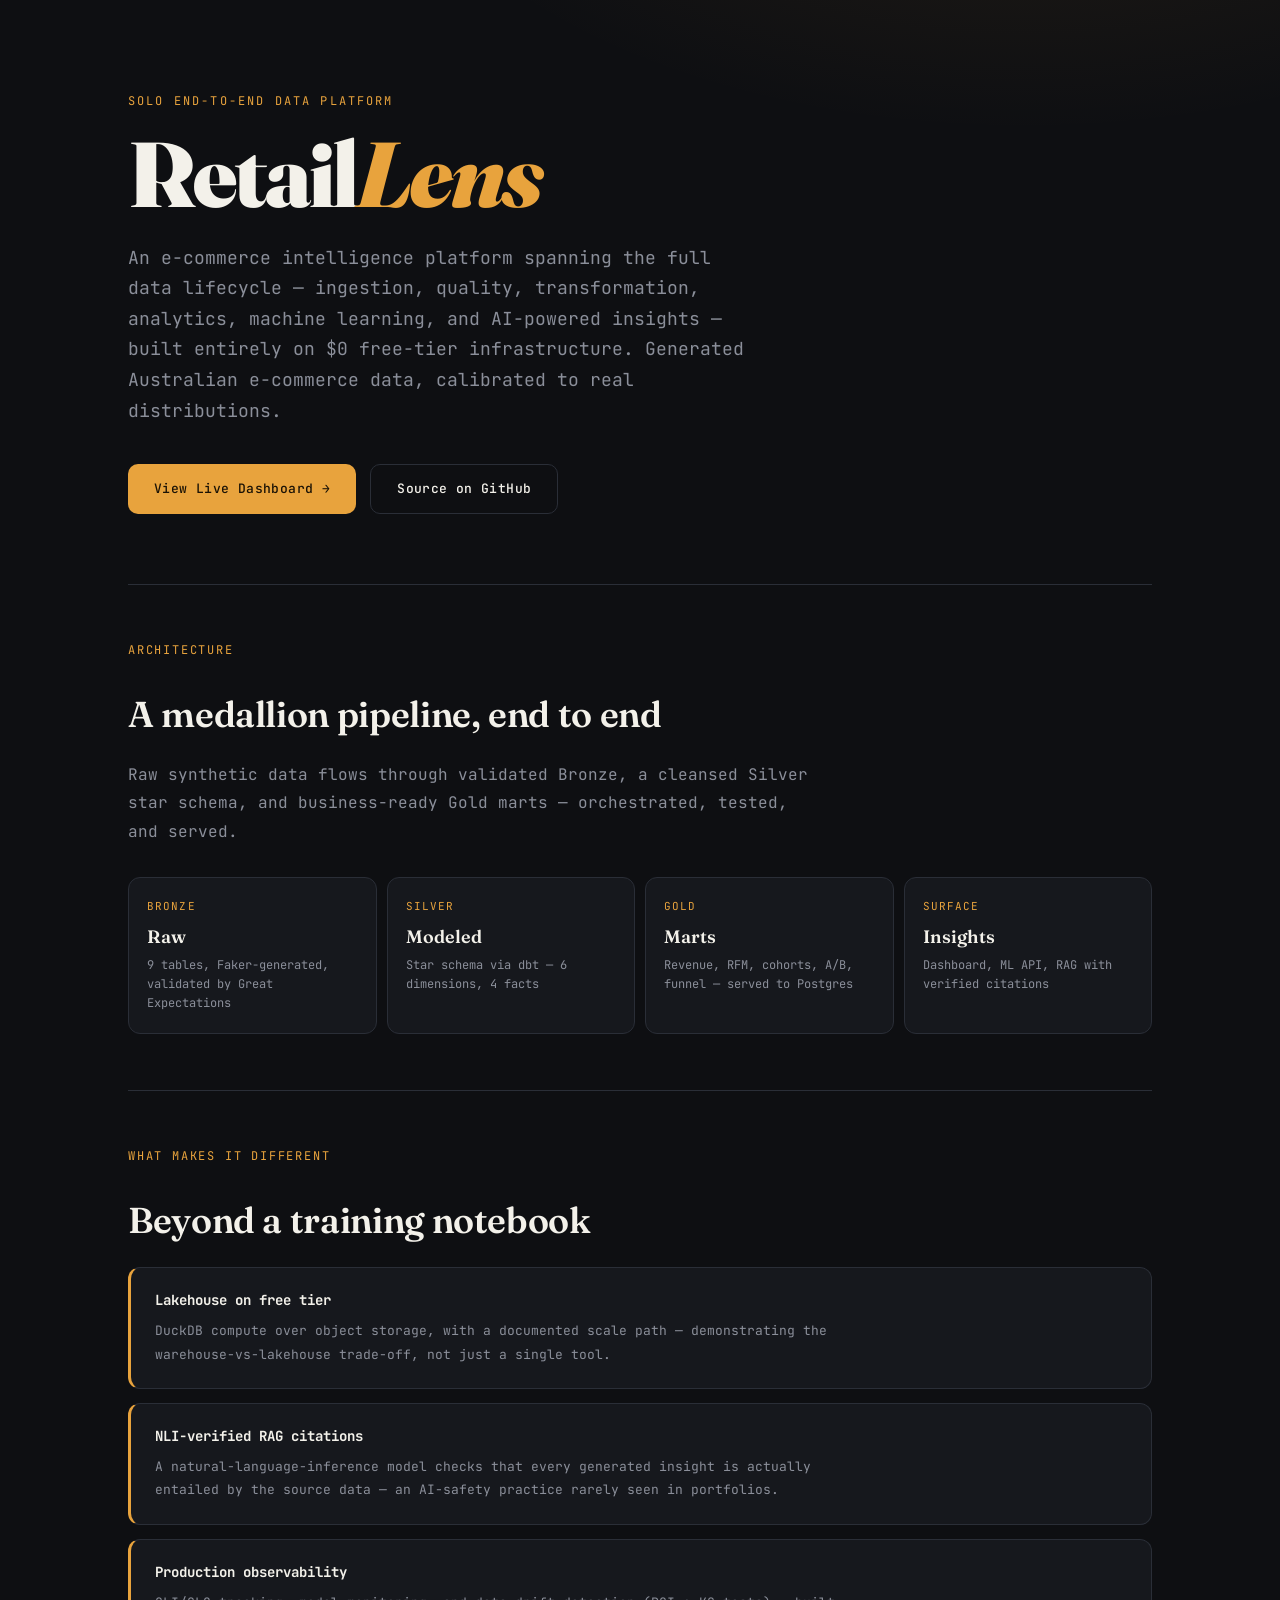
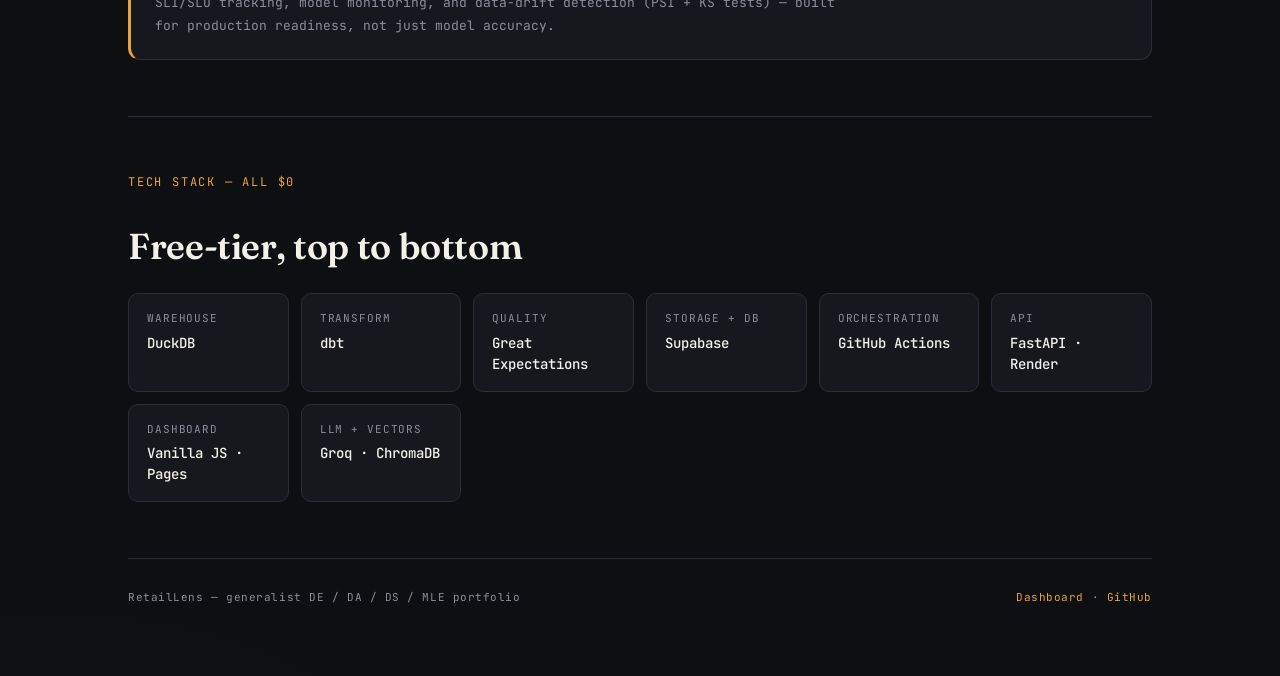
==== index.html @ 84273c18 "Set up dashboard and homepage" ====
<!doctype html>
<html lang="en">
<head>
  <meta charset="utf-8" />
  <meta name="viewport" content="width=device-width, initial-scale=1" />
  <title>RetailLens — E-commerce Intelligence Platform</title>

  <link rel="preconnect" href="https://fonts.googleapis.com" />
  <link rel="preconnect" href="https://fonts.gstatic.com" crossorigin />
  <link
    href="https://fonts.googleapis.com/css2?family=Fraunces:opsz,wght@9..144,400;9..144,600;9..144,900&family=JetBrains+Mono:wght@400;500;700&display=swap"
    rel="stylesheet"
  />

  <style>
    :root {
      --bg: #0e0f12;
      --panel: #16181d;
      --panel-2: #1c1f26;
      --line: #2a2e37;
      --ink: #f3f1ea;
      --muted: #8b8f9a;
      --accent: #e8a33d;
      --green: #6fcf97;
      --mono: "JetBrains Mono", ui-monospace, monospace;
      --display: "Fraunces", Georgia, serif;
    }
    * { box-sizing: border-box; margin: 0; padding: 0; }
    body {
      background:
        radial-gradient(1100px 600px at 80% -10%, rgba(232,163,61,0.10), transparent 60%),
        radial-gradient(700px 500px at 5% 110%, rgba(111,207,151,0.05), transparent 60%),
        var(--bg);
      color: var(--ink);
      font-family: var(--mono);
      -webkit-font-smoothing: antialiased;
      min-height: 100vh;
      line-height: 1.5;
    }
    .wrap { max-width: 1080px; margin: 0 auto; padding: 0 28px; }

    /* Hero */
    .hero { padding: 92px 0 70px; }
    .eyebrow {
      font-size: 12px; letter-spacing: 0.18em; text-transform: uppercase;
      color: var(--accent); margin-bottom: 22px;
    }
    .hero h1 {
      font-family: var(--display); font-weight: 900;
      font-size: clamp(46px, 8vw, 92px); letter-spacing: -0.03em;
      line-height: 0.92;
    }
    .hero h1 .lens { color: var(--accent); font-style: italic; }
    .hero .lede {
      font-size: clamp(15px, 2vw, 18px); color: var(--muted);
      max-width: 620px; margin-top: 26px; line-height: 1.7;
    }
    .cta-row { display: flex; gap: 14px; margin-top: 38px; flex-wrap: wrap; }
    .btn {
      font-family: var(--mono); font-size: 13px; font-weight: 500;
      text-decoration: none; padding: 14px 26px; border-radius: 10px;
      letter-spacing: 0.03em; transition: transform 0.15s ease, background 0.15s ease;
      display: inline-flex; align-items: center; gap: 9px;
    }
    .btn-primary { background: var(--accent); color: #1a1205; }
    .btn-primary:hover { transform: translateY(-2px); background: #f0b455; }
    .btn-ghost { border: 1px solid var(--line); color: var(--ink); }
    .btn-ghost:hover { transform: translateY(-2px); border-color: var(--accent); }

    /* Section */
    .sec { padding: 56px 0; border-top: 1px solid var(--line); }
    .sec-label {
      font-size: 12px; letter-spacing: 0.15em; text-transform: uppercase;
      color: var(--accent); margin-bottom: 28px;
    }
    .sec h2 {
      font-family: var(--display); font-weight: 600;
      font-size: clamp(26px, 4vw, 36px); letter-spacing: -0.01em;
      margin-bottom: 20px;
    }
    .sec p { color: var(--muted); max-width: 680px; line-height: 1.8; }

    /* Pipeline flow */
    .flow {
      display: flex; align-items: stretch; gap: 0; flex-wrap: wrap;
      margin-top: 14px;
    }
    .flow-node {
      flex: 1; min-width: 150px; background: var(--panel);
      border: 1px solid var(--line); border-radius: 12px; padding: 20px 18px;
      position: relative;
    }
    .flow-node + .flow-node { margin-left: 10px; }
    .flow-node .tier {
      font-size: 11px; color: var(--accent); letter-spacing: 0.1em;
      text-transform: uppercase;
    }
    .flow-node .title {
      font-family: var(--display); font-weight: 600; font-size: 18px;
      margin: 8px 0 6px;
    }
    .flow-node .desc { font-size: 12px; color: var(--muted); line-height: 1.6; }
    @media (max-width: 720px) {
      .flow-node + .flow-node { margin-left: 0; margin-top: 10px; }
    }

    /* Stack grid */
    .stack {
      display: grid; grid-template-columns: repeat(auto-fit, minmax(160px, 1fr));
      gap: 12px; margin-top: 12px;
    }
    .chip {
      background: var(--panel); border: 1px solid var(--line);
      border-radius: 10px; padding: 16px 18px;
    }
    .chip .k {
      font-size: 11px; color: var(--muted); text-transform: uppercase;
      letter-spacing: 0.08em;
    }
    .chip .v { font-size: 14px; margin-top: 6px; font-weight: 500; }

    /* Highlights */
    .highlights { display: grid; gap: 14px; margin-top: 12px; }
    .hl {
      background: var(--panel); border: 1px solid var(--line);
      border-left: 3px solid var(--accent); border-radius: 12px; padding: 22px 24px;
    }
    .hl h3 {
      font-family: var(--mono); font-size: 14px; font-weight: 700;
      margin-bottom: 8px;
    }
    .hl p { font-size: 13px; }

    footer {
      border-top: 1px solid var(--line); padding: 30px 0 70px;
      color: var(--muted); font-size: 11px; letter-spacing: 0.05em;
      display: flex; justify-content: space-between; flex-wrap: wrap; gap: 12px;
    }
    footer a { color: var(--accent); text-decoration: none; }

    .reveal { opacity: 0; transform: translateY(14px); animation: rise 0.7s ease forwards; }
    @keyframes rise { to { opacity: 1; transform: none; } }
  </style>
</head>
<body>
  <div class="wrap">
    <!-- Hero -->
    <section class="hero reveal">
      <div class="eyebrow">Solo end-to-end data platform</div>
      <h1>Retail<span class="lens">Lens</span></h1>
      <p class="lede">
        An e-commerce intelligence platform spanning the full data lifecycle —
        ingestion, quality, transformation, analytics, machine learning, and
        AI-powered insights — built entirely on $0 free-tier infrastructure.
        Generated Australian e-commerce data, calibrated to real distributions.
      </p>
      <div class="cta-row">
        <a class="btn btn-primary" href="dashboard/">View Live Dashboard →</a>
        <a class="btn btn-ghost" href="https://github.com/laihoangson/e-commerce" target="_blank" rel="noopener">
          Source on GitHub
        </a>
      </div>
    </section>

    <!-- Architecture -->
    <section class="sec reveal" style="animation-delay:0.05s">
      <div class="sec-label">Architecture</div>
      <h2>A medallion pipeline, end to end</h2>
      <p style="margin-bottom:30px">
        Raw synthetic data flows through validated Bronze, a cleansed Silver star
        schema, and business-ready Gold marts — orchestrated, tested, and served.
      </p>
      <div class="flow">
        <div class="flow-node">
          <div class="tier">Bronze</div>
          <div class="title">Raw</div>
          <div class="desc">9 tables, Faker-generated, validated by Great Expectations</div>
        </div>
        <div class="flow-node">
          <div class="tier">Silver</div>
          <div class="title">Modeled</div>
          <div class="desc">Star schema via dbt — 6 dimensions, 4 facts</div>
        </div>
        <div class="flow-node">
          <div class="tier">Gold</div>
          <div class="title">Marts</div>
          <div class="desc">Revenue, RFM, cohorts, A/B, funnel — served to Postgres</div>
        </div>
        <div class="flow-node">
          <div class="tier">Surface</div>
          <div class="title">Insights</div>
          <div class="desc">Dashboard, ML API, RAG with verified citations</div>
        </div>
      </div>
    </section>

    <!-- Differentiators -->
    <section class="sec reveal" style="animation-delay:0.1s">
      <div class="sec-label">What makes it different</div>
      <h2>Beyond a training notebook</h2>
      <div class="highlights">
        <div class="hl">
          <h3>Lakehouse on free tier</h3>
          <p>DuckDB compute over object storage, with a documented scale path — demonstrating the warehouse-vs-lakehouse trade-off, not just a single tool.</p>
        </div>
        <div class="hl">
          <h3>NLI-verified RAG citations</h3>
          <p>A natural-language-inference model checks that every generated insight is actually entailed by the source data — an AI-safety practice rarely seen in portfolios.</p>
        </div>
        <div class="hl">
          <h3>Production observability</h3>
          <p>SLI/SLO tracking, model monitoring, and data-drift detection (PSI + KS tests) — built for production readiness, not just model accuracy.</p>
        </div>
      </div>
    </section>

    <!-- Stack -->
    <section class="sec reveal" style="animation-delay:0.15s">
      <div class="sec-label">Tech stack — all $0</div>
      <h2>Free-tier, top to bottom</h2>
      <div class="stack">
        <div class="chip"><div class="k">Warehouse</div><div class="v">DuckDB</div></div>
        <div class="chip"><div class="k">Transform</div><div class="v">dbt</div></div>
        <div class="chip"><div class="k">Quality</div><div class="v">Great Expectations</div></div>
        <div class="chip"><div class="k">Storage + DB</div><div class="v">Supabase</div></div>
        <div class="chip"><div class="k">Orchestration</div><div class="v">GitHub Actions</div></div>
        <div class="chip"><div class="k">API</div><div class="v">FastAPI · Render</div></div>
        <div class="chip"><div class="k">Dashboard</div><div class="v">Vanilla JS · Pages</div></div>
        <div class="chip"><div class="k">LLM + Vectors</div><div class="v">Groq · ChromaDB</div></div>
      </div>
    </section>

    <footer>
      <span>RetailLens — generalist DE / DA / DS / MLE portfolio</span>
      <span><a href="dashboard/">Dashboard</a> · <a href="https://github.com/laihoangson/e-commerce" target="_blank" rel="noopener">GitHub</a></span>
    </footer>
  </div>
</body>
</html>
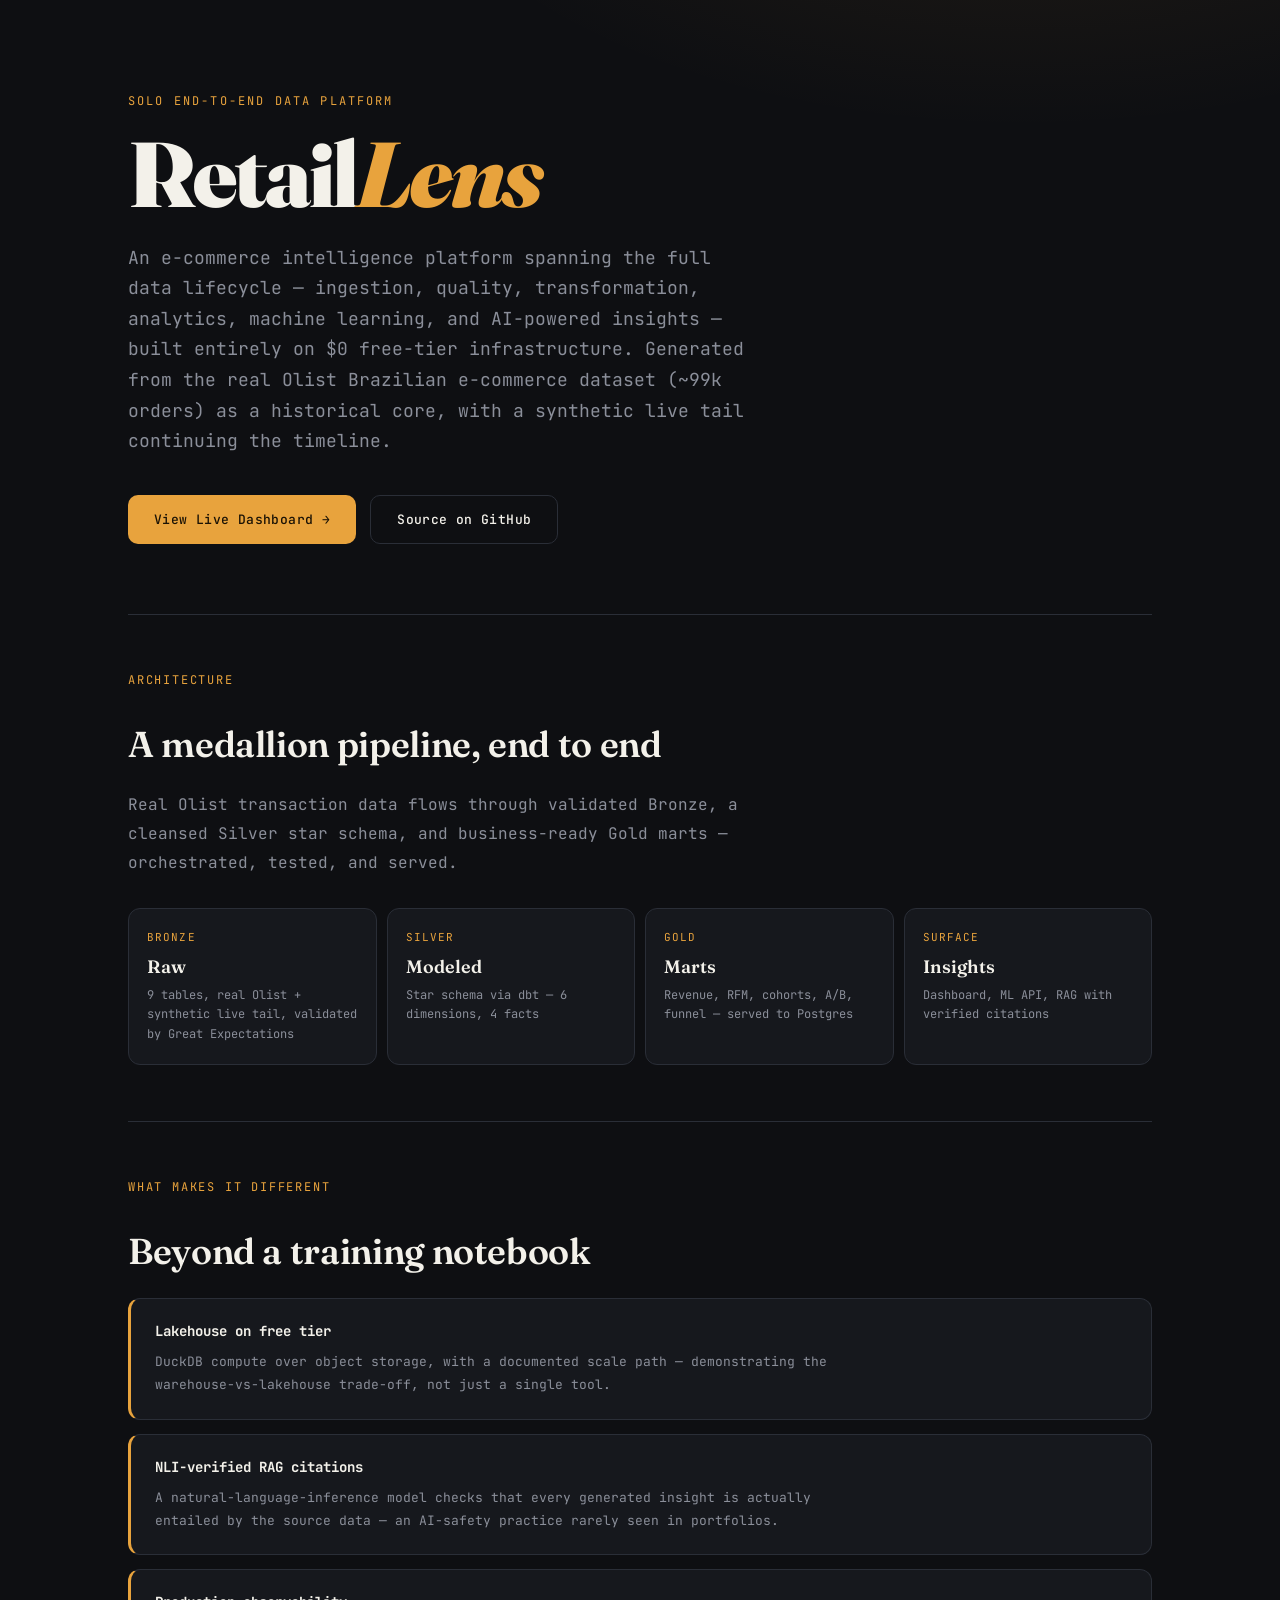
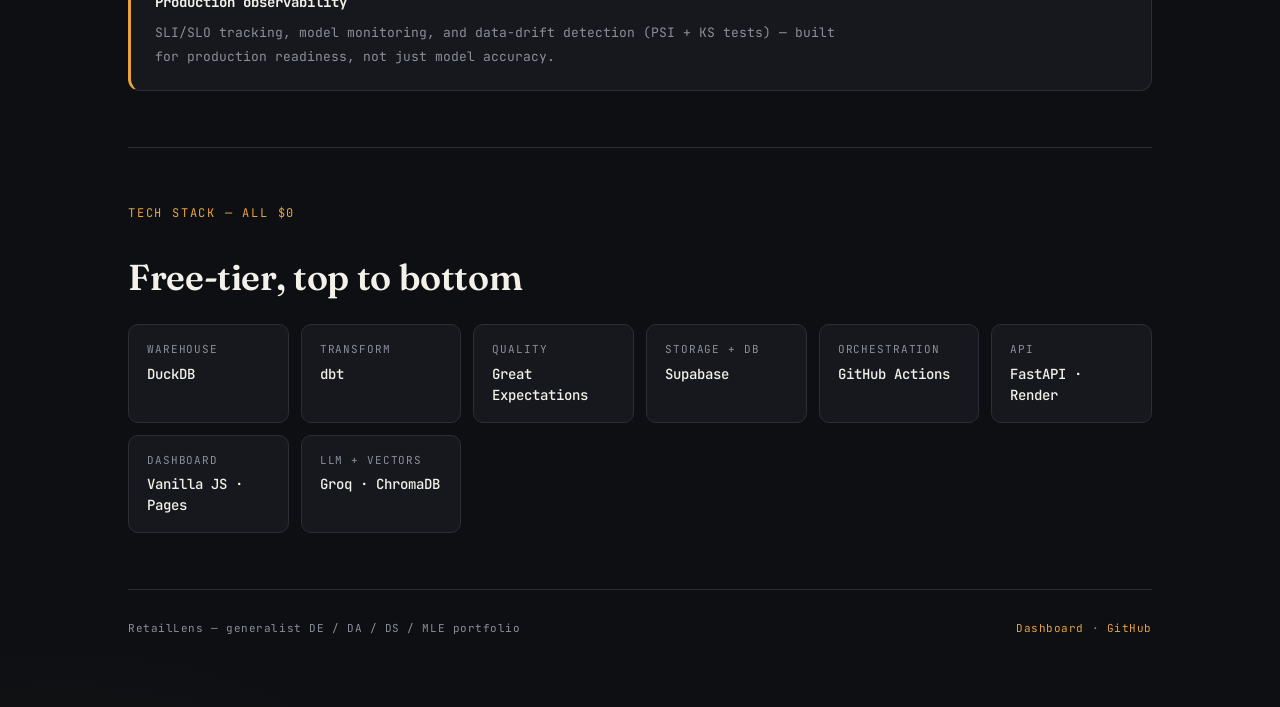
==== commit 53039f1f: "Update pipeline and docs" ====
--- a/index.html
+++ b/index.html
@@ -152,7 +152,8 @@
         An e-commerce intelligence platform spanning the full data lifecycle —
         ingestion, quality, transformation, analytics, machine learning, and
         AI-powered insights — built entirely on $0 free-tier infrastructure.
-        Generated Australian e-commerce data, calibrated to real distributions.
+        Generated from the real Olist Brazilian e-commerce dataset (~99k orders)
+        as a historical core, with a synthetic live tail continuing the timeline.
       </p>
       <div class="cta-row">
         <a class="btn btn-primary" href="dashboard/">View Live Dashboard →</a>
@@ -167,14 +168,14 @@
       <div class="sec-label">Architecture</div>
       <h2>A medallion pipeline, end to end</h2>
       <p style="margin-bottom:30px">
-        Raw synthetic data flows through validated Bronze, a cleansed Silver star
+        Real Olist transaction data flows through validated Bronze, a cleansed Silver star
         schema, and business-ready Gold marts — orchestrated, tested, and served.
       </p>
       <div class="flow">
         <div class="flow-node">
           <div class="tier">Bronze</div>
           <div class="title">Raw</div>
-          <div class="desc">9 tables, Faker-generated, validated by Great Expectations</div>
+          <div class="desc">9 tables, real Olist + synthetic live tail, validated by Great Expectations</div>
         </div>
         <div class="flow-node">
           <div class="tier">Silver</div>
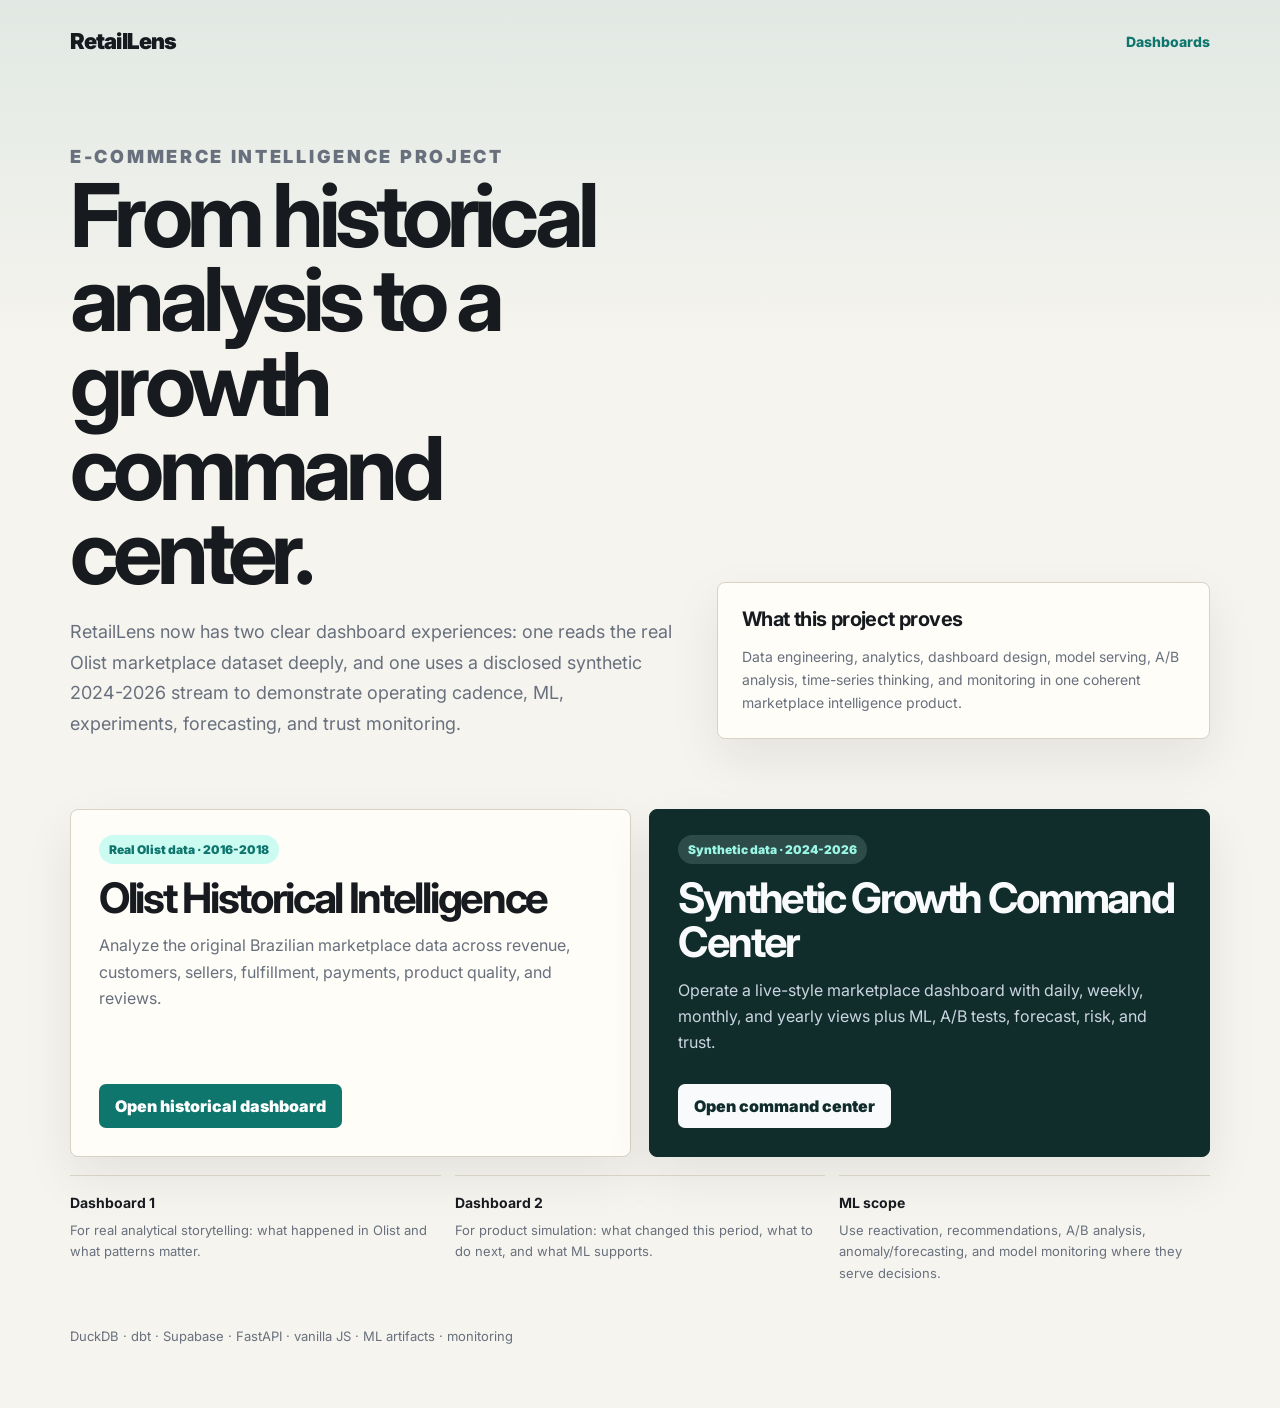
==== commit b311b3a3: "demo new version" ====
--- a/index.html
+++ b/index.html
@@ -3,238 +3,268 @@
 <head>
   <meta charset="utf-8" />
   <meta name="viewport" content="width=device-width, initial-scale=1" />
-  <title>RetailLens — E-commerce Intelligence Platform</title>
-
+  <title>RetailLens - E-commerce Intelligence</title>
   <link rel="preconnect" href="https://fonts.googleapis.com" />
   <link rel="preconnect" href="https://fonts.gstatic.com" crossorigin />
-  <link
-    href="https://fonts.googleapis.com/css2?family=Fraunces:opsz,wght@9..144,400;9..144,600;9..144,900&family=JetBrains+Mono:wght@400;500;700&display=swap"
-    rel="stylesheet"
-  />
-
+  <link href="https://fonts.googleapis.com/css2?family=Inter:wght@400;500;600;700;800;900&display=swap" rel="stylesheet" />
   <style>
     :root {
-      --bg: #0e0f12;
-      --panel: #16181d;
-      --panel-2: #1c1f26;
-      --line: #2a2e37;
-      --ink: #f3f1ea;
-      --muted: #8b8f9a;
-      --accent: #e8a33d;
-      --green: #6fcf97;
-      --mono: "JetBrains Mono", ui-monospace, monospace;
-      --display: "Fraunces", Georgia, serif;
-    }
-    * { box-sizing: border-box; margin: 0; padding: 0; }
+      --bg: #f6f4ef;
+      --surface: #fffdf8;
+      --ink: #171a1f;
+      --muted: #68707d;
+      --line: #d8d2c4;
+      --teal: #0f766e;
+      --amber: #b7791f;
+      --dark: #102c2b;
+      font-family: Inter, ui-sans-serif, system-ui, -apple-system, BlinkMacSystemFont, "Segoe UI", sans-serif;
+    }
+    * { box-sizing: border-box; }
     body {
+      margin: 0;
+      color: var(--ink);
       background:
-        radial-gradient(1100px 600px at 80% -10%, rgba(232,163,61,0.10), transparent 60%),
-        radial-gradient(700px 500px at 5% 110%, rgba(111,207,151,0.05), transparent 60%),
+        linear-gradient(180deg, rgba(15, 118, 110, 0.09), transparent 360px),
         var(--bg);
-      color: var(--ink);
-      font-family: var(--mono);
-      -webkit-font-smoothing: antialiased;
-      min-height: 100vh;
-      line-height: 1.5;
-    }
-    .wrap { max-width: 1080px; margin: 0 auto; padding: 0 28px; }
-
-    /* Hero */
-    .hero { padding: 92px 0 70px; }
+    }
+    a { color: inherit; text-decoration: none; }
+    .shell {
+      width: min(1140px, calc(100% - 40px));
+      margin: 0 auto;
+      padding: 28px 0 64px;
+    }
+    .topbar {
+      display: flex;
+      align-items: center;
+      justify-content: space-between;
+      gap: 18px;
+    }
+    .brand {
+      font-size: 22px;
+      font-weight: 900;
+      letter-spacing: -0.04em;
+    }
+    .topbar a:last-child {
+      color: var(--teal);
+      font-size: 14px;
+      font-weight: 800;
+    }
+    .hero {
+      display: grid;
+      grid-template-columns: minmax(0, 1.1fr) minmax(320px, 0.9fr);
+      gap: 44px;
+      align-items: end;
+      padding: 88px 0 52px;
+    }
     .eyebrow {
-      font-size: 12px; letter-spacing: 0.18em; text-transform: uppercase;
-      color: var(--accent); margin-bottom: 22px;
-    }
-    .hero h1 {
-      font-family: var(--display); font-weight: 900;
-      font-size: clamp(46px, 8vw, 92px); letter-spacing: -0.03em;
-      line-height: 0.92;
-    }
-    .hero h1 .lens { color: var(--accent); font-style: italic; }
-    .hero .lede {
-      font-size: clamp(15px, 2vw, 18px); color: var(--muted);
-      max-width: 620px; margin-top: 26px; line-height: 1.7;
-    }
-    .cta-row { display: flex; gap: 14px; margin-top: 38px; flex-wrap: wrap; }
-    .btn {
-      font-family: var(--mono); font-size: 13px; font-weight: 500;
-      text-decoration: none; padding: 14px 26px; border-radius: 10px;
-      letter-spacing: 0.03em; transition: transform 0.15s ease, background 0.15s ease;
-      display: inline-flex; align-items: center; gap: 9px;
-    }
-    .btn-primary { background: var(--accent); color: #1a1205; }
-    .btn-primary:hover { transform: translateY(-2px); background: #f0b455; }
-    .btn-ghost { border: 1px solid var(--line); color: var(--ink); }
-    .btn-ghost:hover { transform: translateY(-2px); border-color: var(--accent); }
-
-    /* Section */
-    .sec { padding: 56px 0; border-top: 1px solid var(--line); }
-    .sec-label {
-      font-size: 12px; letter-spacing: 0.15em; text-transform: uppercase;
-      color: var(--accent); margin-bottom: 28px;
-    }
-    .sec h2 {
-      font-family: var(--display); font-weight: 600;
-      font-size: clamp(26px, 4vw, 36px); letter-spacing: -0.01em;
-      margin-bottom: 20px;
-    }
-    .sec p { color: var(--muted); max-width: 680px; line-height: 1.8; }
-
-    /* Pipeline flow */
-    .flow {
-      display: flex; align-items: stretch; gap: 0; flex-wrap: wrap;
-      margin-top: 14px;
-    }
-    .flow-node {
-      flex: 1; min-width: 150px; background: var(--panel);
-      border: 1px solid var(--line); border-radius: 12px; padding: 20px 18px;
-      position: relative;
-    }
-    .flow-node + .flow-node { margin-left: 10px; }
-    .flow-node .tier {
-      font-size: 11px; color: var(--accent); letter-spacing: 0.1em;
+      margin: 0 0 14px;
+      color: var(--teal);
+      font-size: 12px;
+      font-weight: 900;
+      letter-spacing: 0.15em;
       text-transform: uppercase;
     }
-    .flow-node .title {
-      font-family: var(--display); font-weight: 600; font-size: 18px;
-      margin: 8px 0 6px;
-    }
-    .flow-node .desc { font-size: 12px; color: var(--muted); line-height: 1.6; }
-    @media (max-width: 720px) {
-      .flow-node + .flow-node { margin-left: 0; margin-top: 10px; }
-    }
-
-    /* Stack grid */
-    .stack {
-      display: grid; grid-template-columns: repeat(auto-fit, minmax(160px, 1fr));
-      gap: 12px; margin-top: 12px;
-    }
-    .chip {
-      background: var(--panel); border: 1px solid var(--line);
-      border-radius: 10px; padding: 16px 18px;
-    }
-    .chip .k {
-      font-size: 11px; color: var(--muted); text-transform: uppercase;
-      letter-spacing: 0.08em;
-    }
-    .chip .v { font-size: 14px; margin-top: 6px; font-weight: 500; }
-
-    /* Highlights */
-    .highlights { display: grid; gap: 14px; margin-top: 12px; }
-    .hl {
-      background: var(--panel); border: 1px solid var(--line);
-      border-left: 3px solid var(--accent); border-radius: 12px; padding: 22px 24px;
-    }
-    .hl h3 {
-      font-family: var(--mono); font-size: 14px; font-weight: 700;
+    h1 {
+      margin: 0 0 22px;
+      font-size: clamp(44px, 7vw, 88px);
+      line-height: 0.96;
+      letter-spacing: -0.065em;
+    }
+    .hero p {
+      margin: 0;
+      max-width: 710px;
+      color: var(--muted);
+      font-size: 18px;
+      line-height: 1.7;
+    }
+    .stack-card {
+      border: 1px solid var(--line);
+      border-radius: 8px;
+      background: var(--surface);
+      padding: 24px;
+      box-shadow: 0 20px 50px rgba(23, 26, 31, 0.08);
+    }
+    .stack-card h2 {
+      margin: 0 0 14px;
+      font-size: 20px;
+      letter-spacing: -0.03em;
+    }
+    .stack-card p {
+      margin: 0;
+      color: var(--muted);
+      line-height: 1.65;
+      font-size: 14px;
+    }
+    .dashboard-grid {
+      display: grid;
+      grid-template-columns: repeat(2, minmax(0, 1fr));
+      gap: 18px;
+      margin-top: 18px;
+    }
+    .dashboard-card {
+      min-height: 310px;
+      display: flex;
+      flex-direction: column;
+      justify-content: space-between;
+      gap: 28px;
+      padding: 28px;
+      border: 1px solid var(--line);
+      border-radius: 8px;
+      background: var(--surface);
+      box-shadow: 0 20px 50px rgba(23, 26, 31, 0.08);
+    }
+    .dashboard-card.dark {
+      background: var(--dark);
+      color: #f8fafc;
+      border-color: var(--dark);
+    }
+    .tag {
+      width: fit-content;
+      padding: 7px 10px;
+      border-radius: 999px;
+      background: #ccfbf1;
+      color: var(--teal);
+      font-size: 12px;
+      font-weight: 900;
+    }
+    .dark .tag {
+      background: rgba(204, 251, 241, 0.15);
+      color: #99f6e4;
+    }
+    .dashboard-card h2 {
+      margin: 18px 0 12px;
+      max-width: 520px;
+      font-size: clamp(28px, 4vw, 42px);
+      line-height: 1.05;
+      letter-spacing: -0.055em;
+    }
+    .dashboard-card p {
+      margin: 0;
+      color: var(--muted);
+      line-height: 1.65;
+    }
+    .dark p { color: #cbd5e1; }
+    .open-link {
+      display: inline-flex;
+      align-items: center;
+      justify-content: center;
+      width: fit-content;
+      min-height: 44px;
+      padding: 0 16px;
+      border-radius: 7px;
+      background: var(--teal);
+      color: #fff;
+      font-weight: 900;
+    }
+    .dark .open-link {
+      background: #f8fafc;
+      color: var(--dark);
+    }
+    .notes {
+      display: grid;
+      grid-template-columns: repeat(3, minmax(0, 1fr));
+      gap: 14px;
+      margin-top: 18px;
+    }
+    .note {
+      border-top: 1px solid var(--line);
+      padding-top: 18px;
+    }
+    .note strong {
+      display: block;
       margin-bottom: 8px;
-    }
-    .hl p { font-size: 13px; }
-
+      font-size: 14px;
+    }
+    .note span {
+      color: var(--muted);
+      font-size: 13px;
+      line-height: 1.6;
+    }
     footer {
-      border-top: 1px solid var(--line); padding: 30px 0 70px;
-      color: var(--muted); font-size: 11px; letter-spacing: 0.05em;
-      display: flex; justify-content: space-between; flex-wrap: wrap; gap: 12px;
-    }
-    footer a { color: var(--accent); text-decoration: none; }
-
-    .reveal { opacity: 0; transform: translateY(14px); animation: rise 0.7s ease forwards; }
-    @keyframes rise { to { opacity: 1; transform: none; } }
+      margin-top: 44px;
+      color: var(--muted);
+      font-size: 13px;
+    }
+    @media (max-width: 900px) {
+      .hero,
+      .dashboard-grid,
+      .notes { grid-template-columns: 1fr; }
+      .hero { padding-top: 54px; }
+    }
   </style>
 </head>
 <body>
-  <div class="wrap">
-    <!-- Hero -->
-    <section class="hero reveal">
-      <div class="eyebrow">Solo end-to-end data platform</div>
-      <h1>Retail<span class="lens">Lens</span></h1>
-      <p class="lede">
-        An e-commerce intelligence platform spanning the full data lifecycle —
-        ingestion, quality, transformation, analytics, machine learning, and
-        AI-powered insights — built entirely on $0 free-tier infrastructure.
-        Generated from the real Olist Brazilian e-commerce dataset (~99k orders)
-        as a historical core, with a synthetic live tail continuing the timeline.
-      </p>
-      <div class="cta-row">
-        <a class="btn btn-primary" href="dashboard/">View Live Dashboard →</a>
-        <a class="btn btn-ghost" href="https://github.com/laihoangson/e-commerce" target="_blank" rel="noopener">
-          Source on GitHub
-        </a>
-      </div>
+  <main class="shell">
+    <nav class="topbar">
+      <a class="brand" href="index.html">RetailLens</a>
+      <a href="dashboard/">Dashboards</a>
+    </nav>
+
+    <section class="hero">
+      <div>
+        <p class="eyebrow">E-commerce intelligence project</p>
+        <h1>From historical analysis to a growth command center.</h1>
+        <p>
+          RetailLens now has two clear dashboard experiences: one reads the real
+          Olist marketplace dataset deeply, and one uses a disclosed synthetic
+          2024-2026 stream to demonstrate operating cadence, ML, experiments,
+          forecasting, and trust monitoring.
+        </p>
+      </div>
+      <aside class="stack-card">
+        <h2>What this project proves</h2>
+        <p>
+          Data engineering, analytics, dashboard design, model serving, A/B
+          analysis, time-series thinking, and monitoring in one coherent
+          marketplace intelligence product.
+        </p>
+      </aside>
     </section>
 
-    <!-- Architecture -->
-    <section class="sec reveal" style="animation-delay:0.05s">
-      <div class="sec-label">Architecture</div>
-      <h2>A medallion pipeline, end to end</h2>
-      <p style="margin-bottom:30px">
-        Real Olist transaction data flows through validated Bronze, a cleansed Silver star
-        schema, and business-ready Gold marts — orchestrated, tested, and served.
-      </p>
-      <div class="flow">
-        <div class="flow-node">
-          <div class="tier">Bronze</div>
-          <div class="title">Raw</div>
-          <div class="desc">9 tables, real Olist + synthetic live tail, validated by Great Expectations</div>
+    <section class="dashboard-grid">
+      <a class="dashboard-card" href="dashboard/olist.html">
+        <div>
+          <span class="tag">Real Olist data · 2016-2018</span>
+          <h2>Olist Historical Intelligence</h2>
+          <p>
+            Analyze the original Brazilian marketplace data across revenue,
+            customers, sellers, fulfillment, payments, product quality, and reviews.
+          </p>
         </div>
-        <div class="flow-node">
-          <div class="tier">Silver</div>
-          <div class="title">Modeled</div>
-          <div class="desc">Star schema via dbt — 6 dimensions, 4 facts</div>
+        <span class="open-link">Open historical dashboard</span>
+      </a>
+
+      <a class="dashboard-card dark" href="dashboard/synthetic.html">
+        <div>
+          <span class="tag">Synthetic data · 2024-2026</span>
+          <h2>Synthetic Growth Command Center</h2>
+          <p>
+            Operate a live-style marketplace dashboard with daily, weekly,
+            monthly, and yearly views plus ML, A/B tests, forecast, risk, and trust.
+          </p>
         </div>
-        <div class="flow-node">
-          <div class="tier">Gold</div>
-          <div class="title">Marts</div>
-          <div class="desc">Revenue, RFM, cohorts, A/B, funnel — served to Postgres</div>
-        </div>
-        <div class="flow-node">
-          <div class="tier">Surface</div>
-          <div class="title">Insights</div>
-          <div class="desc">Dashboard, ML API, RAG with verified citations</div>
-        </div>
-      </div>
+        <span class="open-link">Open command center</span>
+      </a>
     </section>
 
-    <!-- Differentiators -->
-    <section class="sec reveal" style="animation-delay:0.1s">
-      <div class="sec-label">What makes it different</div>
-      <h2>Beyond a training notebook</h2>
-      <div class="highlights">
-        <div class="hl">
-          <h3>Lakehouse on free tier</h3>
-          <p>DuckDB compute over object storage, with a documented scale path — demonstrating the warehouse-vs-lakehouse trade-off, not just a single tool.</p>
-        </div>
-        <div class="hl">
-          <h3>NLI-verified RAG citations</h3>
-          <p>A natural-language-inference model checks that every generated insight is actually entailed by the source data — an AI-safety practice rarely seen in portfolios.</p>
-        </div>
-        <div class="hl">
-          <h3>Production observability</h3>
-          <p>SLI/SLO tracking, model monitoring, and data-drift detection (PSI + KS tests) — built for production readiness, not just model accuracy.</p>
-        </div>
+    <section class="notes">
+      <div class="note">
+        <strong>Dashboard 1</strong>
+        <span>For real analytical storytelling: what happened in Olist and what patterns matter.</span>
+      </div>
+      <div class="note">
+        <strong>Dashboard 2</strong>
+        <span>For product simulation: what changed this period, what to do next, and what ML supports.</span>
+      </div>
+      <div class="note">
+        <strong>ML scope</strong>
+        <span>Use reactivation, recommendations, A/B analysis, anomaly/forecasting, and model monitoring where they serve decisions.</span>
       </div>
     </section>
 
-    <!-- Stack -->
-    <section class="sec reveal" style="animation-delay:0.15s">
-      <div class="sec-label">Tech stack — all $0</div>
-      <h2>Free-tier, top to bottom</h2>
-      <div class="stack">
-        <div class="chip"><div class="k">Warehouse</div><div class="v">DuckDB</div></div>
-        <div class="chip"><div class="k">Transform</div><div class="v">dbt</div></div>
-        <div class="chip"><div class="k">Quality</div><div class="v">Great Expectations</div></div>
-        <div class="chip"><div class="k">Storage + DB</div><div class="v">Supabase</div></div>
-        <div class="chip"><div class="k">Orchestration</div><div class="v">GitHub Actions</div></div>
-        <div class="chip"><div class="k">API</div><div class="v">FastAPI · Render</div></div>
-        <div class="chip"><div class="k">Dashboard</div><div class="v">Vanilla JS · Pages</div></div>
-        <div class="chip"><div class="k">LLM + Vectors</div><div class="v">Groq · ChromaDB</div></div>
-      </div>
-    </section>
-
     <footer>
-      <span>RetailLens — generalist DE / DA / DS / MLE portfolio</span>
-      <span><a href="dashboard/">Dashboard</a> · <a href="https://github.com/laihoangson/e-commerce" target="_blank" rel="noopener">GitHub</a></span>
+      DuckDB · dbt · Supabase · FastAPI · vanilla JS · ML artifacts · monitoring
     </footer>
-  </div>
+  </main>
 </body>
 </html>
